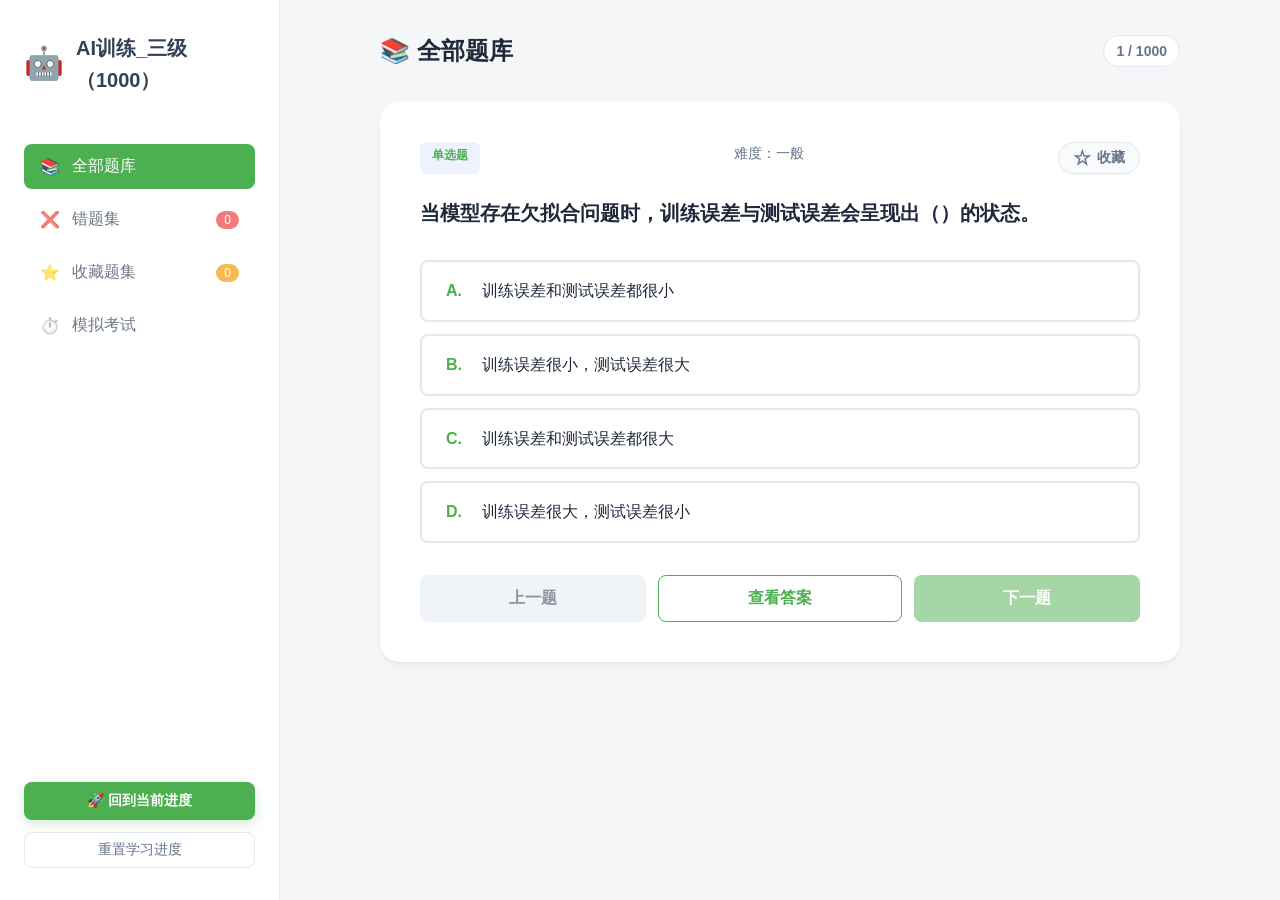
==== a1000/index.html @ 04796ae6 "初始化" ====
<!DOCTYPE html>
<html lang="zh-CN">

<head>
    <meta charset="UTF-8">
    <meta name="viewport" content="width=device-width, initial-scale=1.0">
    <title>AI训练_三级（1000） - 刷题工具</title>
    <link rel="stylesheet" href="../assets/style.css">
</head>

<body>
    <div class="app-container">
        <!-- 侧边栏导航 -->
        <aside class="sidebar">
            <div class="logo">
                <span class="logo-icon">🤖</span>
                <h1>AI训练_三级（1000）</h1>
            </div>
            <nav class="menu">
                <button id="nav-all" class="menu-item active" onclick="switchMode('all')">
                    <span class="icon">📚</span> <span class="nav-text">全部<span class="hide-mobile">题库</span></span>
                </button>
                <button id="nav-wrong" class="menu-item" onclick="switchMode('wrong')">
                    <span class="icon">❌</span> <span class="nav-text">错题<span class="hide-mobile">集</span></span> <span
                        id="wrong-count" class="badge">0</span>
                </button>
                <button id="nav-fav" class="menu-item" onclick="switchMode('fav')">
                    <span class="icon">⭐</span> <span class="nav-text">收藏<span class="hide-mobile">题集</span></span>
                    <span id="fav-count" class="badge badge-fav">0</span>
                </button>
                <button id="nav-exam" class="menu-item" onclick="switchMode('exam')">
                    <span class="icon">⏱️</span> <span class="nav-text">模拟<span class="hide-mobile">考试</span></span>
                </button>
            </nav>
            <div class="footer-info">
                <button class="jump-progress-btn" onclick="jumpToCurrentProgress()">🚀 回到当前进度</button>
                <button class="reset-btn" onclick="resetProgress()">重置学习进度</button>
            </div>
        </aside>

        <!-- 主内容区 -->
        <main class="main-content">
            <header class="top-bar">
                <h2 id="mode-title">📚 全部题库</h2>
                <div class="user-actions">
                    <span id="timer-display" class="timer hidden" title="考试剩余时间">01:30:00</span>
                    <span id="current-index-display" onclick="handleProgressClick()" title="点击查看进度/答题卡">1 / 1000</span>
                </div>
            </header>

            <div id="quiz-card" class="quiz-card">
                <div class="card-header">
                    <span class="q-type">单选题</span>
                    <span id="q-difficulty" class="q-difficulty">难度：一般</span>
                    <button id="fav-btn" class="fav-btn" onclick="toggleFav()" title="收藏题目"><span
                            class="star-icon">☆</span> 收藏</button>
                </div>

                <div class="q-content">
                    <p id="q-text" class="q-text">正在加载题目...</p>
                </div>

                <div id="options-list" class="options-list">
                    <!-- 选项将在这里动态生成 -->
                </div>

                <div id="feedback-area" class="feedback-area hidden">
                    <div class="answer-row">
                        <span class="ans-label">正确答案：</span>
                        <span id="correct-ans" class="ans-value">A</span>
                    </div>
                    <div class="analysis-box">
                        <h4>解析：</h4>
                        <p id="analysis-text">这里是解析内容...</p>
                    </div>
                </div>

                <div class="card-footer">
                    <button id="prev-btn" class="btn secondary" onclick="prevQuestion()" disabled>上一题</button>
                    <button id="submit-btn" class="btn primary hidden" onclick="submitMultiAnswer()">提交答案</button>
                    <button id="show-ans-btn" class="btn outline" onclick="showAnswer()">查看答案</button>
                    <button id="next-btn" class="btn primary" onclick="nextQuestion()">下一题</button>
                    <button id="submit-exam-btn" class="btn warning hidden" onclick="submitExam()">交卷</button>
                    <button id="exit-review-btn" class="btn warning hidden" onclick="exitExamReview()">结束回顾</button>
                </div>
            </div>

            <!-- 空状态显示 -->
            <div id="empty-state" class="empty-state hidden">
                <div class="empty-icon">🎉</div>
                <h3>暂无题目</h3>
                <p>当前列表中没有可练习的题目。</p>
                <button class="btn primary" onclick="switchMode('all')">返回全部题库</button>
            </div>

            <!-- 考试准备状态 -->
            <div id="exam-start-state" class="empty-state hidden">
                <div class="empty-icon">⏱️</div>
                <h3>模拟考试</h3>
                <p class="exam-desc">考试时长：90分钟。<br>系统将从题库随机抽取试题。准备好了吗？</p>
                <button class="btn primary" onclick="startExam()">开始考试</button>
            </div>

            <!-- 考试结果状态 -->
            <div id="exam-result-state" class="empty-state hidden">
                <div class="empty-icon">🏆</div>
                <h3 id="exam-score-title">考试成绩</h3>
                <p id="exam-result-desc" class="exam-desc">得分：0 / 100<br>用时：00:00</p>
                <div class="exam-actions" style="margin-top: 20px; display: flex; gap: 10px; justify-content: center;">
                    <button id="review-all-btn" class="btn outline hidden" onclick="reviewExamAll()">回顾整卷</button>
                    <button id="add-wrong-btn" class="btn outline" onclick="addAllExamWrongToBank()">一键加入错题集</button>
                    <button class="btn primary" onclick="switchMode('all')">退出考试</button>
                </div>
            </div>
        </main>
    </div>

    <!-- 答题卡弹窗 -->
    <div id="answer-sheet-modal" class="modal hidden">
        <div class="modal-overlay" onclick="closeAnswerSheet()"></div>
        <div class="modal-content">
            <div class="modal-header">
                <h3>答题卡</h3>
                <button class="close-btn" onclick="closeAnswerSheet()">×</button>
            </div>
            <div class="modal-body">
                <div id="answer-sheet-grid" class="answer-sheet-content">
                    <!-- JavaScript 将在这里生成数字方块 -->
                </div>
            </div>
        </div>
    </div>

    <script>window.APP_EXAM_ID = "AI训练_三级（1000）";</script>
    <script src="../assets/script.js"></script>
</body>

</html>
---- assets/style.css ----
:root {
    --primary: #4caf50;
    --primary-hover: #43a047;
    --bg-main: #f4f6f8;
    --bg-card: #ffffff;
    --text-main: #1e293b;
    --text-muted: #64748b;
    --sidebar-bg: #ffffff;
    --sidebar-text: #334155;
    --success: #22c55e;
    --danger: #ef4444;
    --border: #e2e8f0;
    --shadow: 0 4px 6px -1px rgba(0, 0, 0, 0.05), 0 2px 4px -1px rgba(0, 0, 0, 0.03);
    --radius: 8px;
}

* {
    margin: 0;
    padding: 0;
    box-sizing: border-box;
}

body {
    font-family: -apple-system, BlinkMacSystemFont, "PingFang SC", "Helvetica Neue", STHeiti, "Microsoft Yahei", Tahoma, Simsun, sans-serif;
    background-color: var(--bg-main);
    color: var(--text-main);
    line-height: 1.6;
    height: 100vh;
    overflow: hidden;
}

.app-container {
    display: flex;
    height: 100%;
}

/* Sidebar */
.sidebar {
    width: 280px;
    background-color: var(--sidebar-bg);
    color: var(--sidebar-text);
    display: flex;
    flex-direction: column;
    padding: 2rem 1.5rem;
    transition: all 0.3s ease;
    border-right: 1px solid var(--border);
}

.logo {
    display: flex;
    align-items: center;
    gap: 12px;
    margin-bottom: 3rem;
}

.logo-icon {
    font-size: 2rem;
}

.logo h1 {
    font-size: 1.25rem;
    font-weight: 700;
}

.menu {
    flex-grow: 1;
}

.menu-item {
    width: 100%;
    background: transparent;
    border: none;
    color: var(--sidebar-text);
    padding: 12px 16px;
    display: flex;
    align-items: center;
    gap: 12px;
    font-size: 1rem;
    font-weight: 500;
    cursor: pointer;
    border-radius: var(--radius);
    margin-bottom: 8px;
    transition: all 0.2s;
    opacity: 0.7;
}

.menu-item:hover {
    background: rgba(76, 175, 80, 0.1);
    color: var(--primary);
    opacity: 1;
}

.menu-item.active {
    background: var(--primary);
    color: #ffffff;
    opacity: 1;
}

#nav-fav.active {
    background: linear-gradient(135deg, #f59e0b 0%, #d97706 100%);
}

#nav-exam.active {
    background: linear-gradient(135deg, #10b981 0%, #059669 100%);
}

.badge {
    background: var(--danger);
    color: white;
    padding: 2px 8px;
    border-radius: 20px;
    font-size: 0.75rem;
    margin-left: auto;
}

.badge-fav {
    background: #f59e0b;
}

.stats-panel {
    background: rgba(255, 255, 255, 0.05);
    padding: 1.25rem;
    border-radius: var(--radius);
    margin-bottom: 1.5rem;
}

.stats-panel h3 {
    font-size: 0.875rem;
    margin-bottom: 12px;
    opacity: 0.8;
}

.progress-container {
    height: 8px;
    background: rgba(255, 255, 255, 0.1);
    border-radius: 4px;
    margin-bottom: 8px;
    overflow: hidden;
}

.progress-bar {
    height: 100%;
    background: var(--primary);
    transition: width 0.5s ease;
}

#progress-text {
    font-size: 0.75rem;
    text-align: right;
    opacity: 0.6;
}

.jump-progress-btn {
    background: var(--primary);
    border: none;
    color: white;
    padding: 10px;
    width: 100%;
    border-radius: var(--radius);
    cursor: pointer;
    font-size: 0.875rem;
    font-weight: 600;
    transition: all 0.3s ease;
    margin-bottom: 12px;
    box-shadow: 0 4px 12px rgba(76, 175, 80, 0.25);
}

.jump-progress-btn:hover {
    transform: translateY(-2px);
    box-shadow: 0 6px 16px rgba(99, 102, 241, 0.4);
    filter: brightness(1.1);
}

.reset-btn {
    background: transparent;
    border: 1px solid var(--border);
    color: var(--text-muted);
    padding: 8px;
    width: 100%;
    border-radius: var(--radius);
    cursor: pointer;
    font-size: 0.875rem;
    transition: all 0.2s;
}

.reset-btn:hover {
    background: rgba(239, 68, 68, 0.2);
    border-color: var(--danger);
}

/* Main Content */
.main-content {
    flex-grow: 1;
    padding: 2rem 4rem;
    overflow-y: auto;
    display: flex;
    flex-direction: column;
    align-items: center;
}

.top-bar {
    width: 100%;
    max-width: 800px;
    display: flex;
    justify-content: space-between;
    align-items: center;
    margin-bottom: 2rem;
}

.top-bar h2 {
    font-size: 1.5rem;
    font-weight: 700;
}

.user-actions {
    display: flex;
    align-items: center;
}

.timer {
    background: #eef2ff;
    color: var(--primary);
    padding: 4px 12px;
    border-radius: 20px;
    font-size: 1rem;
    font-weight: 700;
    border: 1px solid var(--primary);
    margin-right: 12px;
    font-family: monospace;
}

.timer.urgent {
    background: #fef2f2;
    color: var(--danger);
    border-color: var(--danger);
    animation: flash 1s infinite alternate;
}

@keyframes flash {
    from { opacity: 1; }
    to { opacity: 0.6; }
}

#current-index-display {
    background: white;
    padding: 4px 12px;
    border-radius: 20px;
    border: 1px solid var(--border);
    font-size: 0.875rem;
    font-weight: 600;
    color: var(--text-muted);
    cursor: pointer;
    transition: all 0.2s;
}

#current-index-display:hover {
    border-color: var(--primary);
    color: var(--primary);
    background-color: #eef2ff;
}

/* Quiz Card */
.quiz-card {
    background: var(--bg-card);
    width: 100%;
    max-width: 800px;
    padding: 2.5rem;
    border-radius: 20px;
    box-shadow: var(--shadow);
    transition: transform 0.3s ease;
}

.card-header {
    display: flex;
    justify-content: space-between;
    margin-bottom: 1.5rem;
}

.q-type {
    background: #eef2ff;
    color: var(--primary);
    padding: 4px 12px;
    border-radius: 6px;
    font-size: 0.75rem;
    font-weight: 700;
}

.q-difficulty {
    color: var(--text-muted);
    font-size: 0.875rem;
}

.fav-btn {
    background: #f8fafc;
    border: 1px solid var(--border);
    border-radius: 20px;
    font-size: 0.875rem;
    font-weight: 600;
    color: var(--text-muted);
    cursor: pointer;
    transition: all 0.2s;
    padding: 6px 14px;
    display: flex;
    align-items: center;
    gap: 6px;
    box-shadow: 0 2px 4px rgba(0,0,0,0.02);
}

.star-icon {
    font-size: 1.1rem;
    line-height: 1;
}

.fav-btn:hover {
    color: #f59e0b;
    border-color: #fcd34d;
    background-color: #fef3c7;
    transform: translateY(-1px);
    box-shadow: 0 4px 6px rgba(245, 158, 11, 0.1);
}

.fav-btn.active {
    color: #f59e0b;
    border-color: #f59e0b;
    background-color: #fffbeb;
    animation: starPop 0.3s ease-out;
}

@keyframes starPop {
    0% { transform: scale(1); }
    50% { transform: scale(1.3); }
    100% { transform: scale(1); }
}

.q-text {
    font-size: 1.25rem;
    font-weight: 600;
    color: var(--text-main);
    margin-bottom: 2rem;
    line-height: 1.5;
}

.options-list {
    display: flex;
    flex-direction: column;
    gap: 12px;
    margin-bottom: 2rem;
}

.option-item {
    padding: 1rem 1.5rem;
    border: 2px solid var(--border);
    border-radius: var(--radius);
    cursor: pointer;
    transition: all 0.2s;
    display: flex;
    align-items: flex-start;
    gap: 12px;
    position: relative;
}

@media (hover: hover) {
    .option-item:not(.disabled):hover {
        border-color: var(--primary);
        background-color: #f5f3ff;
    }
}

.option-item.disabled {
    -webkit-tap-highlight-color: transparent;
}

.option-item.selected {
    border-color: var(--primary);
    background-color: #f5f3ff;
}

.option-item.correct {
    border-color: var(--success);
    background-color: #f0fdf4;
}

.option-item.wrong {
    border-color: var(--danger);
    background-color: #fef2f2;
}

.opt-prefix {
    font-weight: 700;
    color: var(--primary);
    min-width: 1.5rem;
}

/* Feedback Area */
.feedback-area {
    margin-top: 1.5rem;
    padding: 1.5rem;
    background: #f8fafc;
    border-radius: var(--radius);
    border-left: 4px solid var(--primary);
    animation: slideIn 0.3s ease-out;
}

@keyframes slideIn {
    from { opacity: 0; transform: translateY(10px); }
    to { opacity: 1; transform: translateY(0); }
}

.answer-row {
    margin-bottom: 1rem;
    font-size: 1.1rem;
}

.ans-label {
    font-weight: 700;
}

.ans-value {
    color: var(--success);
    font-weight: 700;
}

.analysis-box h4 {
    font-size: 0.9rem;
    color: var(--text-muted);
    margin-bottom: 0.5rem;
}

.analysis-box p {
    font-size: 0.95rem;
    color: var(--text-main);
}

.hidden {
    display: none !important;
}

/* Buttons */
.card-footer {
    display: flex;
    justify-content: space-between;
    margin-top: 2rem;
    gap: 12px;
}

.btn {
    padding: 12px 24px;
    border-radius: var(--radius);
    font-size: 1rem;
    font-weight: 600;
    cursor: pointer;
    transition: all 0.2s;
    border: none;
    flex-grow: 1;
}

.btn.primary {
    background-color: var(--primary);
    color: white;
}

.btn.primary:hover {
    background-color: var(--primary-hover);
    transform: translateY(-2px);
}

.btn.outline {
    background-color: transparent;
    color: var(--primary);
    border: 1px solid var(--primary);
}

.btn.outline:hover {
    background-color: #eef2ff;
    transform: translateY(-2px);
}

.btn.warning {
    background-color: #f59e0b;
    color: white;
}

.btn.warning:hover {
    background-color: #d97706;
    transform: translateY(-2px);
}

.btn.secondary {
    background-color: #e2e8f0;
    color: var(--text-main);
}

.btn.secondary:hover:not(:disabled) {
    background-color: #cbd5e1;
}

.btn:disabled {
    opacity: 0.5;
    cursor: not-allowed;
}

/* Empty State */
.empty-state {
    text-align: center;
    margin-top: 4rem;
}

.empty-icon {
    font-size: 4rem;
    margin-bottom: 1rem;
}

.empty-state h3 {
    font-size: 1.5rem;
    margin-bottom: 0.5rem;
}

.empty-state p {
    color: var(--text-muted);
    margin-bottom: 2rem;
}

/* Answer Sheet Modal */
.modal {
    position: fixed;
    top: 0; left: 0; right: 0; bottom: 0;
    z-index: 999;
    display: flex;
    justify-content: center;
    align-items: center;
}

.modal.hidden {
    display: none !important;
}

.modal-overlay {
    position: absolute;
    top: 0; left: 0; right: 0; bottom: 0;
    background: rgba(0, 0, 0, 0.5);
    backdrop-filter: blur(2px);
}

.modal-content {
    background: white;
    width: 90%;
    max-width: 500px;
    max-height: 80vh;
    border-radius: var(--radius);
    position: relative;
    z-index: 1000;
    display: flex;
    flex-direction: column;
    box-shadow: 0 20px 25px -5px rgba(0, 0, 0, 0.1);
    animation: modalPop 0.3s ease-out;
}

@keyframes modalPop {
    from { opacity: 0; transform: scale(0.95); }
    to { opacity: 1; transform: scale(1); }
}

.modal-header {
    display: flex;
    justify-content: space-between;
    align-items: center;
    padding: 1.2rem 1.5rem;
    border-bottom: 1px solid var(--border);
}

.modal-header h3 {
    font-size: 1.2rem;
    font-weight: 700;
}

.close-btn {
    background: none;
    border: none;
    font-size: 1.5rem;
    cursor: pointer;
    color: var(--text-muted);
}

.modal-body {
    padding: 1.5rem;
    overflow-y: auto;
}

.answer-sheet-content {
    display: flex;
    flex-direction: column;
}

.type-section {
    margin-bottom: 1.5rem;
}

.type-section:last-child {
    margin-bottom: 0;
}

.type-section h4 {
    margin-bottom: 12px;
    font-size: 1rem;
    color: var(--text-muted);
    font-weight: 700;
    border-bottom: 1px solid var(--border);
    padding-bottom: 6px;
}

.grid-container {
    display: grid;
    grid-template-columns: repeat(10, 1fr);
    gap: 8px;
}

.grid-item {
    aspect-ratio: 1;
    display: flex;
    justify-content: center;
    align-items: center;
    border: 1px solid var(--border);
    border-radius: 4px;
    cursor: pointer;
    font-weight: 600;
    font-size: 0.85rem;
    transition: all 0.2s;
    background: white;
    color: var(--text-main);
}

.grid-item:hover {
    border-color: var(--primary);
    background: #eef2ff;
}

.grid-item.answered {
    background: var(--primary);
    color: white;
    border-color: var(--primary);
}

.grid-item.current {
    box-shadow: 0 0 0 2px rgba(99, 102, 241, 0.4);
    border-color: var(--primary);
}

.grid-item.correct {
    background: #f0fdf4;
    color: var(--success);
    border-color: var(--success);
}

.grid-item.wrong {
    background: #fef2f2;
    color: var(--danger);
    border-color: var(--danger);
}

/* Scrollbar */
::-webkit-scrollbar {
    width: 8px;
}

::-webkit-scrollbar-track {
    background: transparent;
}

::-webkit-scrollbar-thumb {
    background: #cbd5e1;
    border-radius: 4px;
}

::-webkit-scrollbar-thumb:hover {
    background: #94a3b8;
}

/* Mobile Adaptation */
@media (max-width: 768px) {
    body {
        /* 保持全局禁止滚动，这是为了防止 iOS 强制拉伸 iframe */
        overflow: hidden;
    }
    
    .app-container {
        flex-direction: column;
        height: 100%;
        /* 让最外层 div 接管全局滚动，这样既能让导航栏跟着滚动，又不会触发 iOS 截断 Bug */
        overflow-y: auto;
        -webkit-overflow-scrolling: touch;
    }
    
    .sidebar {
        width: 100%;
        padding: 1rem 1.25rem;
        flex-shrink: 0;
    }
    
    .logo {
        margin-bottom: 0.5rem;
    }
    
    .logo h1 {
        font-size: 1.1rem;
    }
    
    .menu {
        display: flex;
        gap: 8px;
        margin-bottom: 0;
    }
    
    .menu-item {
        margin-bottom: 0;
        padding: 6px 8px;
        font-size: 0.85rem;
        justify-content: center;
        gap: 4px;
    }
    
    .hide-mobile {
        display: none !important;
    }
    
    .badge {
        margin-left: 2px;
        padding: 2px 4px;
        font-size: 0.7rem;
    }
    
    .stats-panel {
        display: none; /* 移动端隐藏首屏统计面板以节省空间 */
    }
    
    .footer-info {
        display: flex;
        gap: 8px;
        margin-top: 1rem;
    }
    
    .jump-progress-btn, .reset-btn {
        margin-bottom: 0;
        padding: 8px;
        font-size: 0.8rem;
    }
    
    .main-content {
        padding: 1rem;
        overflow-y: visible;
    }
    
    .top-bar {
        margin-bottom: 1rem;
    }
    
    .top-bar h2 {
        font-size: 1.25rem;
    }
    
    .quiz-card {
        padding: 1.25rem;
        border-radius: 16px;
    }
    
    .q-text {
        font-size: 1.1rem;
        margin-bottom: 1.5rem;
    }
    
    .option-item {
        padding: 0.875rem 1rem;
    }
    
    .card-footer {
        flex-wrap: wrap;
        gap: 8px;
    }
    
    .btn {
        padding: 10px;
        font-size: 0.9rem;
        flex: 1 1 calc(50% - 8px);
    }
}
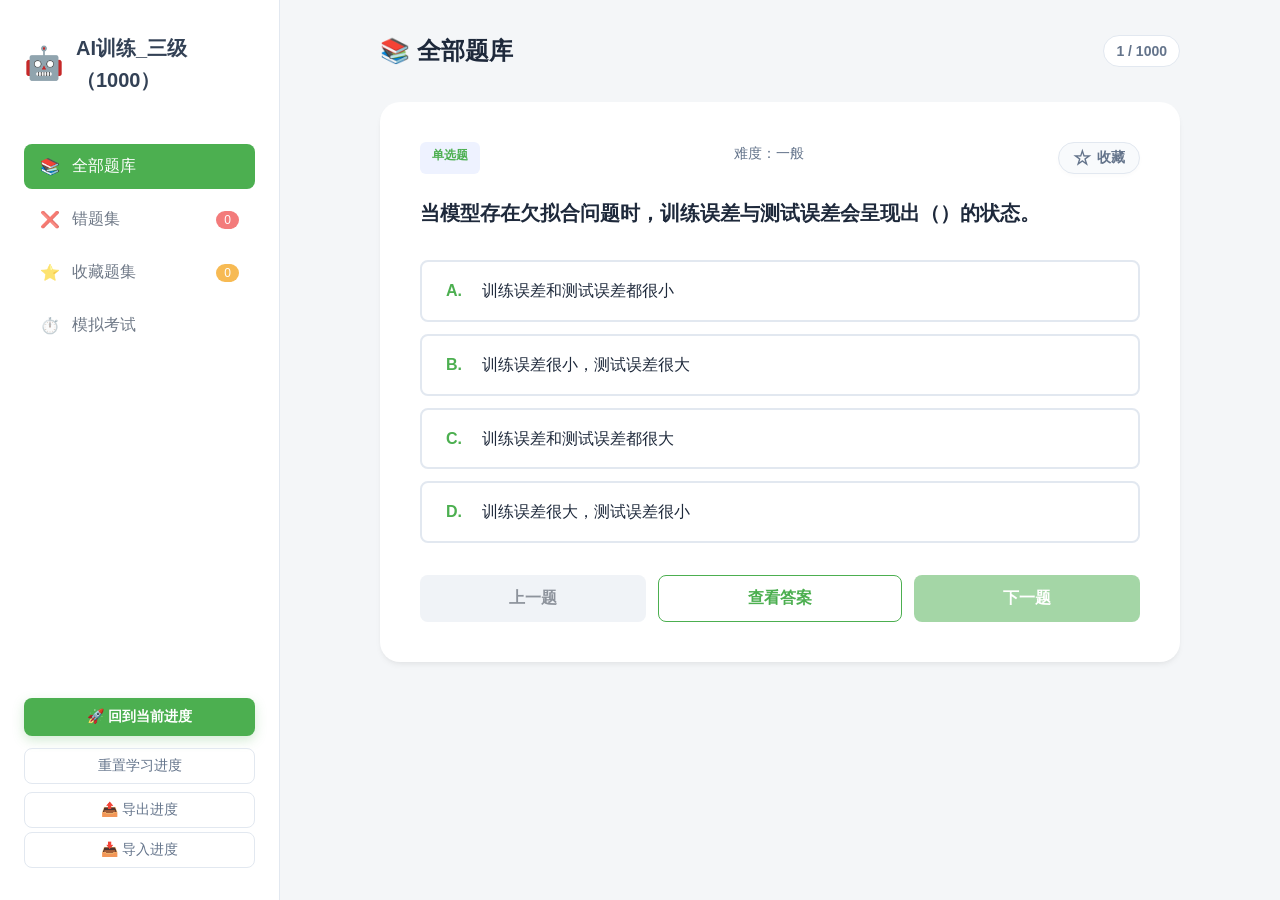
==== commit ba32088f: "初始化" ====
--- a/a1000/index.html
+++ b/a1000/index.html
@@ -35,6 +35,9 @@
             <div class="footer-info">
                 <button class="jump-progress-btn" onclick="jumpToCurrentProgress()">🚀 回到当前进度</button>
                 <button class="reset-btn" onclick="resetProgress()">重置学习进度</button>
+                <button class="reset-btn" onclick="exportData()" style="margin-top:8px">📤 导出进度</button>
+                <button class="reset-btn" onclick="document.getElementById('import-input').click()" style="margin-top:4px">📥 导入进度</button>
+                <input type="file" id="import-input" accept=".json" style="display:none" onchange="importData(event)">
             </div>
         </aside>
 
@@ -79,6 +82,7 @@
                     <button id="prev-btn" class="btn secondary" onclick="prevQuestion()" disabled>上一题</button>
                     <button id="submit-btn" class="btn primary hidden" onclick="submitMultiAnswer()">提交答案</button>
                     <button id="show-ans-btn" class="btn outline" onclick="showAnswer()">查看答案</button>
+                    <button id="retry-btn" class="btn outline hidden" onclick="retryQuestion()">重新作答</button>
                     <button id="next-btn" class="btn primary" onclick="nextQuestion()">下一题</button>
                     <button id="submit-exam-btn" class="btn warning hidden" onclick="submitExam()">交卷</button>
                     <button id="exit-review-btn" class="btn warning hidden" onclick="exitExamReview()">结束回顾</button>
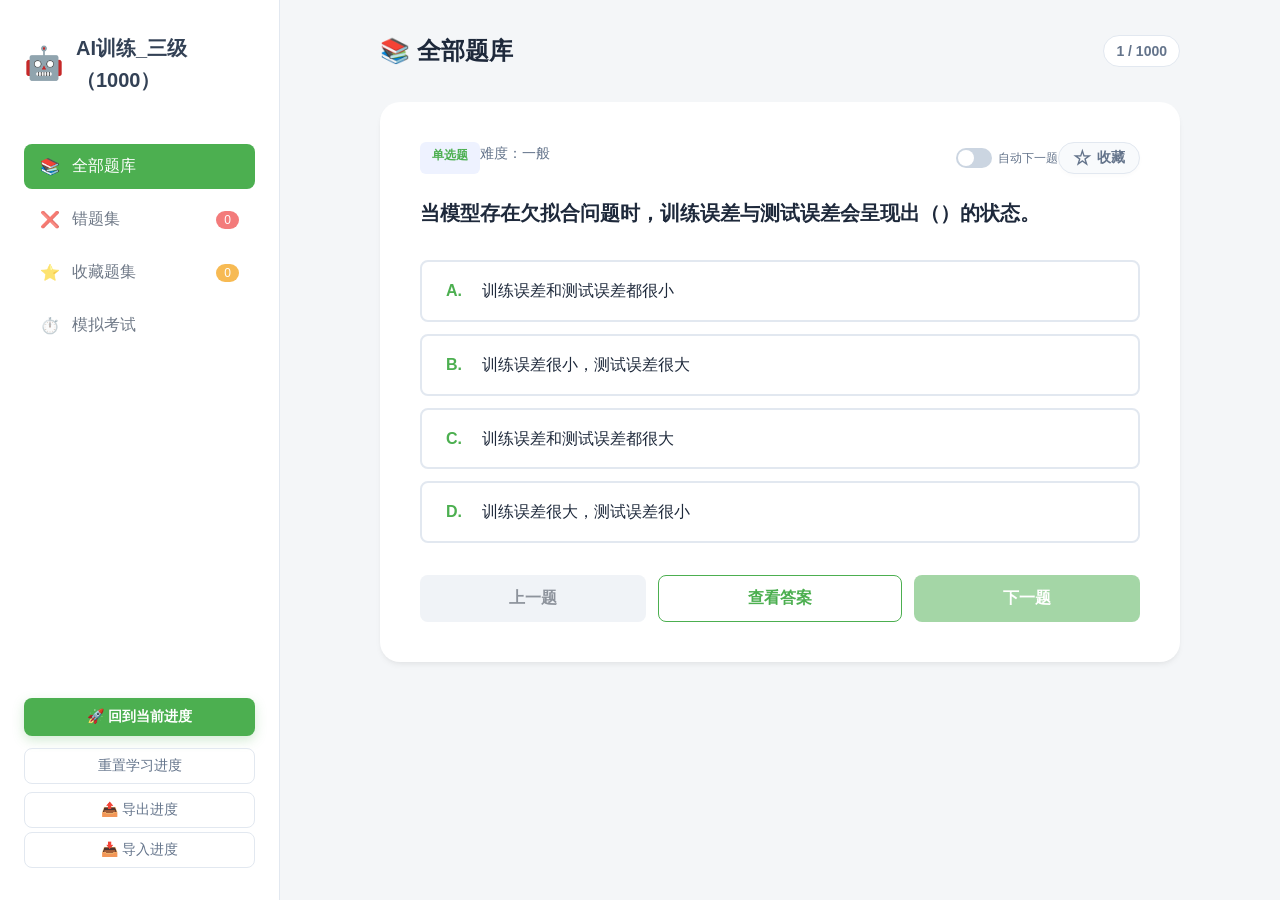
==== commit dfecc11f: "初始化" ====
--- a/a1000/index.html
+++ b/a1000/index.html
@@ -36,8 +36,7 @@
                 <button class="jump-progress-btn" onclick="jumpToCurrentProgress()">🚀 回到当前进度</button>
                 <button class="reset-btn" onclick="resetProgress()">重置学习进度</button>
                 <button class="reset-btn" onclick="exportData()" style="margin-top:8px">📤 导出进度</button>
-                <button class="reset-btn" onclick="document.getElementById('import-input').click()" style="margin-top:4px">📥 导入进度</button>
-                <input type="file" id="import-input" accept=".json" style="display:none" onchange="importData(event)">
+                <button class="reset-btn" onclick="importData()" style="margin-top:4px">📥 导入进度</button>
             </div>
         </aside>
 
@@ -55,6 +54,11 @@
                 <div class="card-header">
                     <span class="q-type">单选题</span>
                     <span id="q-difficulty" class="q-difficulty">难度：一般</span>
+                    <label class="auto-next-toggle" title="答对后自动跳转下一题">
+                        <input type="checkbox" id="auto-next-check">
+                        <span class="toggle-slider"></span>
+                        <span class="toggle-label">自动下一题</span>
+                    </label>
                     <button id="fav-btn" class="fav-btn" onclick="toggleFav()" title="收藏题目"><span
                             class="star-icon">☆</span> 收藏</button>
                 </div>
--- a/assets/style.css
+++ b/assets/style.css
@@ -306,6 +306,49 @@
     box-shadow: 0 2px 4px rgba(0,0,0,0.02);
 }
 
+/* -------------------- 自动跳转开关 -------------------- */
+.auto-next-toggle {
+    display: inline-flex;
+    align-items: center;
+    gap: 6px;
+    cursor: pointer;
+    user-select: none;
+    margin-left: auto;
+}
+.auto-next-toggle input {
+    display: none;
+}
+.toggle-slider {
+    position: relative;
+    width: 36px;
+    height: 20px;
+    background: #cbd5e1;
+    border-radius: 10px;
+    transition: background 0.2s;
+}
+.toggle-slider::after {
+    content: "";
+    position: absolute;
+    top: 2px;
+    left: 2px;
+    width: 16px;
+    height: 16px;
+    background: #fff;
+    border-radius: 50%;
+    transition: transform 0.2s;
+}
+.auto-next-toggle input:checked + .toggle-slider {
+    background: var(--primary);
+}
+.auto-next-toggle input:checked + .toggle-slider::after {
+    transform: translateX(16px);
+}
+.toggle-label {
+    font-size: 12px;
+    color: var(--text-muted);
+    white-space: nowrap;
+}
+
 .star-icon {
     font-size: 1.1rem;
     line-height: 1;
